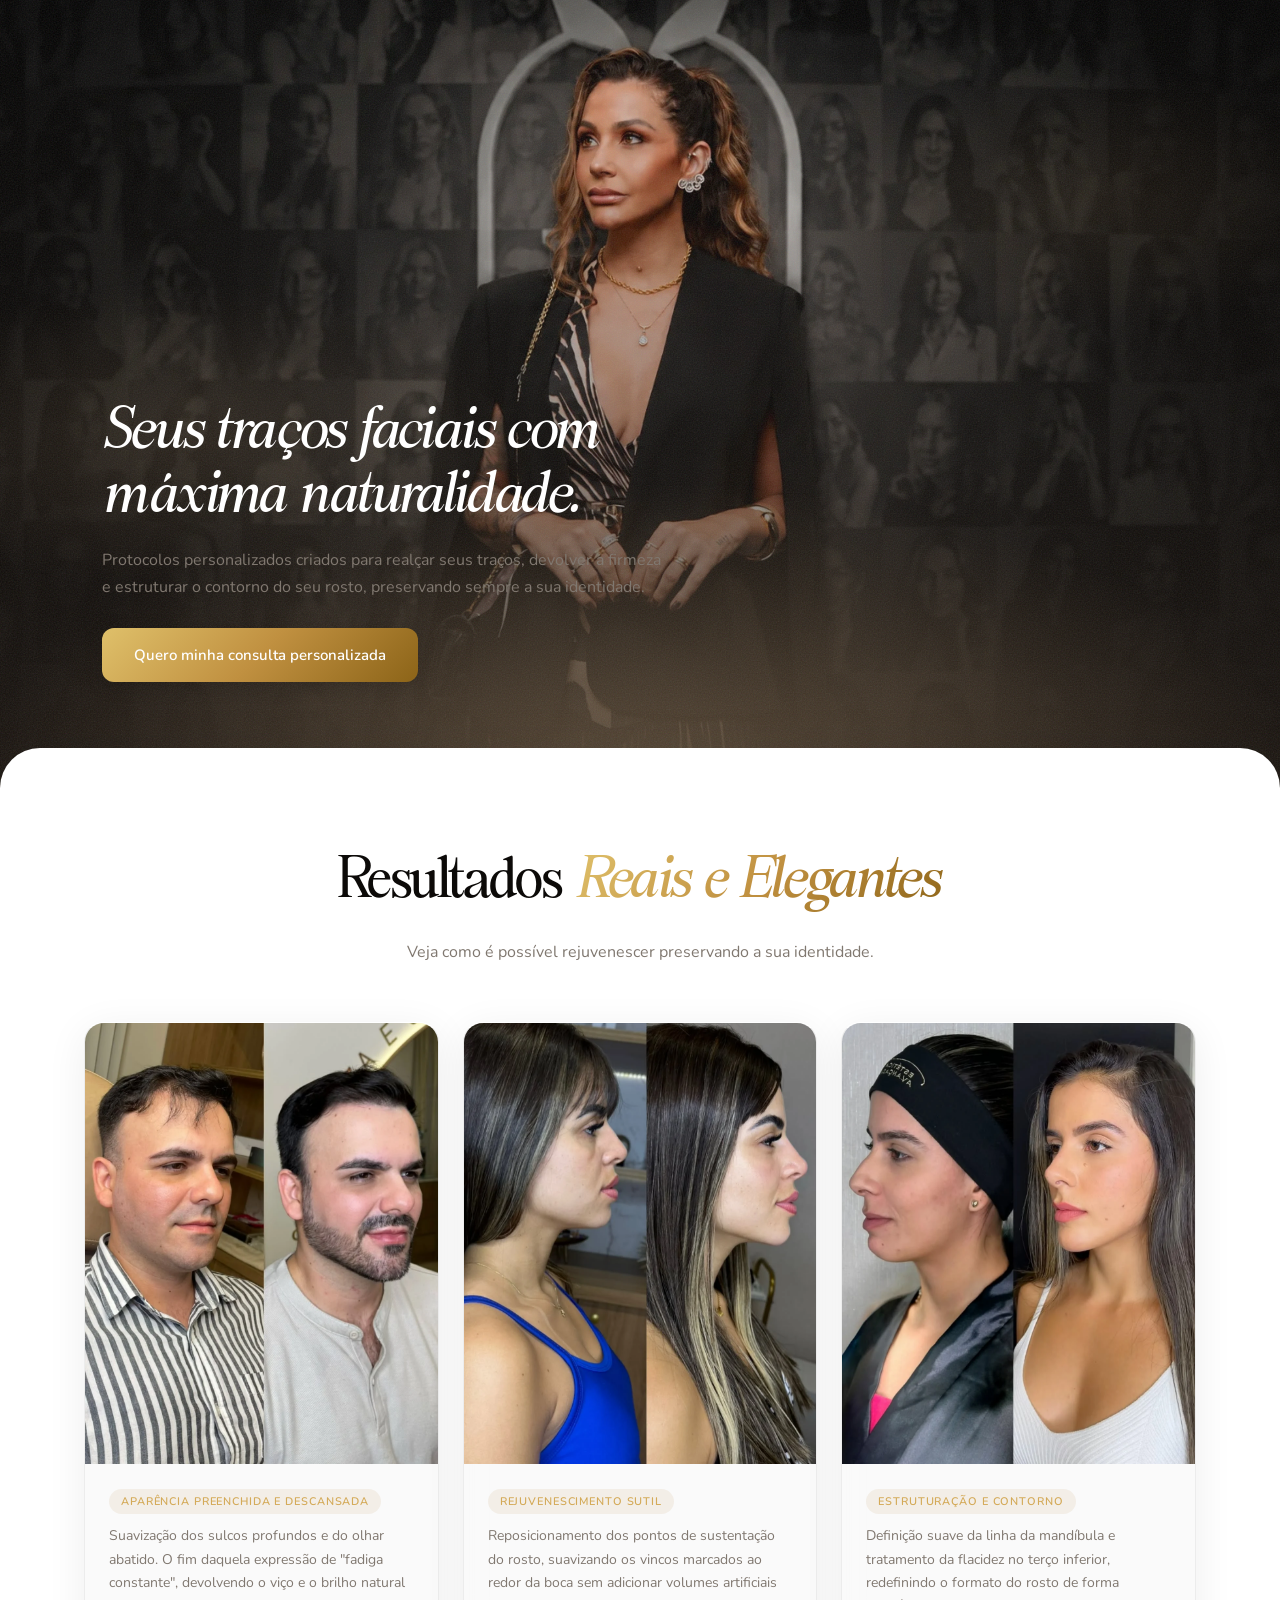
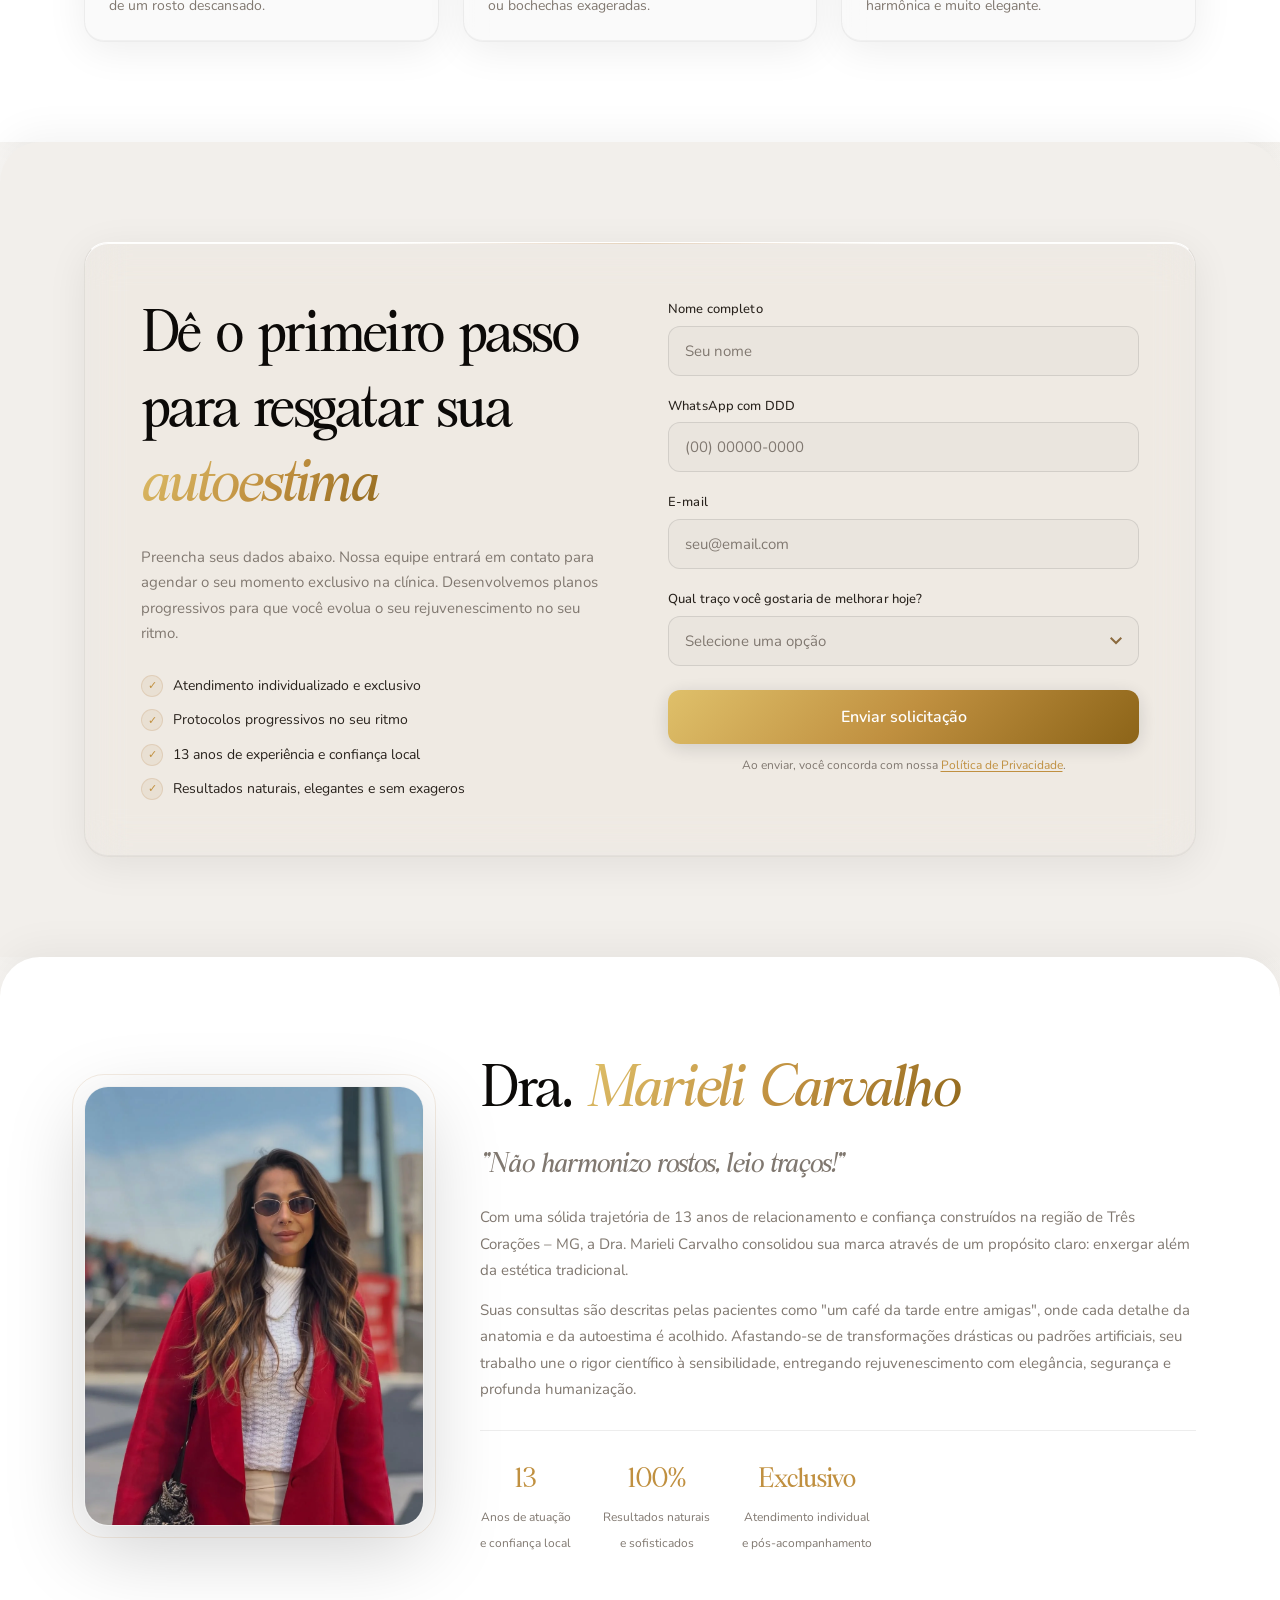
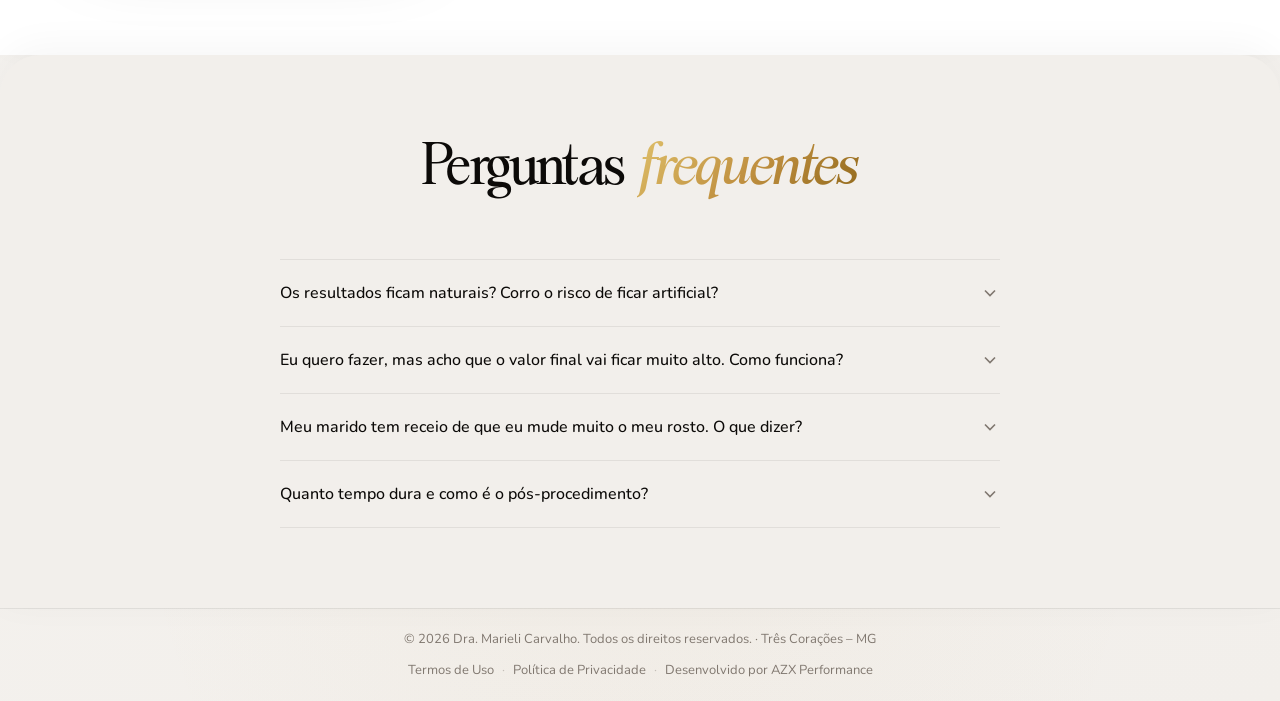
==== index.html @ 8fa222f9 "Add files via upload" ====
<!DOCTYPE html>
<html lang="pt-BR" data-theme="light">
<head>
  <meta charset="UTF-8" />
  <!-- Google Tag Manager -->
  <script>(function(w,d,s,l,i){w[l]=w[l]||[];w[l].push({'gtm.start':
  new Date().getTime(),event:'gtm.js'});var f=d.getElementsByTagName(s)[0],
  j=d.createElement(s),dl=l!='dataLayer'?'&l='+l:'';j.async=true;j.src=
  'https://www.googletagmanager.com/gtm.js?id='+i+dl;f.parentNode.insertBefore(j,f);
  })(window,document,'script','dataLayer','GTM-XXXXXXX');</script>
  <!-- End Google Tag Manager -->

  <!-- Meta Pixel (init; PageView/Lead disparam pelo capi.js com eventID) -->
  <script>
  !function(f,b,e,v,n,t,s){if(f.fbq)return;n=f.fbq=function(){n.callMethod?
  n.callMethod.apply(n,arguments):n.queue.push(arguments)};if(!f._fbq)f._fbq=n;
  n.push=n;n.loaded=!0;n.version='2.0';n.queue=[];t=b.createElement(e);t.async=!0;
  t.src=v;s=b.getElementsByTagName(e)[0];s.parentNode.insertBefore(t,s)}(window,
  document,'script','https://connect.facebook.net/en_US/fbevents.js');
  fbq('init','SEU_PIXEL_ID');
  </script>
  <noscript><img height="1" width="1" style="display:none"
  src="https://www.facebook.com/tr?id=SEU_PIXEL_ID&ev=PageView&noscript=1"/></noscript>
  <script src="/meta-capi/capi.js" defer></script>
  <!-- End Meta Pixel -->
  <meta name="viewport" content="width=device-width, initial-scale=1.0" />
  <title>Dra. Marieli Carvalho · Harmonização Facial em Três Corações – MG</title>
  <meta name="description" content="Dra. Marieli Carvalho, referência em harmonização facial com 13 anos de atuação em Três Corações – MG. Protocolos personalizados para realçar seus traços, devolver firmeza e estruturar o contorno do rosto com máxima naturalidade." />

  <!-- Favicon SVG inline -->
  <link rel="icon" type="image/svg+xml" href="data:image/svg+xml,%3Csvg xmlns='http://www.w3.org/2000/svg' viewBox='0 0 64 64'%3E%3Cdefs%3E%3ClinearGradient id='g' x1='0' y1='0' x2='1' y2='1'%3E%3Cstop offset='0%25' stop-color='%23e8d4b8'/%3E%3Cstop offset='100%25' stop-color='%23c9a57a'/%3E%3C/linearGradient%3E%3C/defs%3E%3Crect width='64' height='64' rx='14' fill='%2319130e'/%3E%3Ctext x='32' y='46' text-anchor='middle' font-family='Georgia,serif' font-size='36' font-weight='700' fill='url(%23g)'%3EM%3C/text%3E%3C/svg%3E" />

  <link rel="preconnect" href="https://fonts.googleapis.com" />
  <link rel="preconnect" href="https://fonts.gstatic.com" crossorigin />
  <link href="https://fonts.googleapis.com/css2?family=Nunito:wght@300;400;500;600&display=swap" rel="stylesheet" />
  <link rel="stylesheet" href="styles.css?v=1" />
</head>
<body>
<!-- Google Tag Manager (noscript) -->
<noscript><iframe src="https://www.googletagmanager.com/ns.html?id=GTM-XXXXXXX"
height="0" width="0" style="display:none;visibility:hidden"></iframe></noscript>
<!-- End Google Tag Manager (noscript) -->

<!-- MOBILE MENU (comentado)
<div class="mobile-menu" id="mobileMenu" aria-hidden="true">
  <ul class="mobile-nav-links">
    <li><a href="#resultados" class="mobile-link">Resultados</a></li>
    <li><a href="#contato" class="mobile-link">Contato</a></li>
    <li><a href="#sobre" class="mobile-link">Sobre</a></li>
  </ul>
  <a href="#contato" class="mobile-cta mobile-link">Consulta personalizada</a>
  <div class="mobile-theme-row">
    <span>Alternar tema</span>
    <button class="theme-toggle" id="themeToggleMobile" aria-label="Alternar tema">
      <svg class="icon-sun" xmlns="http://www.w3.org/2000/svg" viewBox="0 0 24 24" fill="none" stroke="currentColor" stroke-width="2" stroke-linecap="round" stroke-linejoin="round"><circle cx="12" cy="12" r="5"/><line x1="12" y1="1" x2="12" y2="3"/><line x1="12" y1="21" x2="12" y2="23"/><line x1="4.22" y1="4.22" x2="5.64" y2="5.64"/><line x1="18.36" y1="18.36" x2="19.78" y2="19.78"/><line x1="1" y1="12" x2="3" y2="12"/><line x1="21" y1="12" x2="23" y2="12"/><line x1="4.22" y1="19.78" x2="5.64" y2="18.36"/><line x1="18.36" y1="5.64" x2="19.78" y2="4.22"/></svg>
      <svg class="icon-moon" xmlns="http://www.w3.org/2000/svg" viewBox="0 0 24 24" fill="none" stroke="currentColor" stroke-width="2" stroke-linecap="round" stroke-linejoin="round"><path d="M21 12.79A9 9 0 1 1 11.21 3 7 7 0 0 0 21 12.79z"/></svg>
    </button>
  </div>
</div>

NAV (comentado)
<nav id="nav">
  <div class="container nav-inner">
    <a href="#" class="logo">Dra. <span>Marieli Carvalho</span></a>
    <ul class="nav-links">
      <li><a href="#resultados">Resultados</a></li>
      <li><a href="#contato">Contato</a></li>
      <li><a href="#sobre">Sobre</a></li>
    </ul>
    <div class="nav-right">
      <button class="theme-toggle" id="themeToggle" aria-label="Alternar tema">
        <svg class="icon-sun" xmlns="http://www.w3.org/2000/svg" viewBox="0 0 24 24" fill="none" stroke="currentColor" stroke-width="2" stroke-linecap="round" stroke-linejoin="round"><circle cx="12" cy="12" r="5"/><line x1="12" y1="1" x2="12" y2="3"/><line x1="12" y1="21" x2="12" y2="23"/><line x1="4.22" y1="4.22" x2="5.64" y2="5.64"/><line x1="18.36" y1="18.36" x2="19.78" y2="19.78"/><line x1="1" y1="12" x2="3" y2="12"/><line x1="21" y1="12" x2="23" y2="12"/><line x1="4.22" y1="19.78" x2="5.64" y2="18.36"/><line x1="18.36" y1="5.64" x2="19.78" y2="4.22"/></svg>
        <svg class="icon-moon" xmlns="http://www.w3.org/2000/svg" viewBox="0 0 24 24" fill="none" stroke="currentColor" stroke-width="2" stroke-linecap="round" stroke-linejoin="round"><path d="M21 12.79A9 9 0 1 1 11.21 3 7 7 0 0 0 21 12.79z"/></svg>
      </button>
      <a href="#contato" class="nav-cta">Consulta personalizada</a>
      <button class="hamburger" id="hamburger" aria-label="Abrir menu">
        <span></span><span></span><span></span>
      </button>
    </div>
  </div>
</nav>
-->

<!-- ═══════════════════════ HERO ═══════════════════════ -->
<section class="hero" id="hero">
  <div class="hero-bg-wrap" aria-hidden="true">
    <div class="hero-bg-img"></div>
    <div class="hero-overlay"></div>
    <div class="hero-grain" aria-hidden="true"></div>
  </div>
  <div class="hero-content fade-up d2">
    <h1><em>Seus traços faciais com<br class="mobile-br"> máxima naturalidade.</em></h1>
    <p class="hero-sub fade-up d3">
      Protocolos personalizados criados para realçar seus traços, devolver a firmeza e estruturar o contorno do seu rosto, preservando sempre a sua identidade.
    </p>
    <div class="hero-actions fade-up d4">
      <a href="#contato" class="btn-primary">Quero minha consulta personalizada</a>
    </div>
  </div>
</section>

<!-- ═══════════════════════ BEFORE & AFTER ═══════════════════════ -->
<section class="results-section" id="resultados">
  <div class="container">
    <h2 class="section-title">Resultados <span class="gold-text">Reais e Elegantes</span></h2>
    <p class="section-sub">Veja como é possível rejuvenescer preservando a sua identidade.</p>

    <div class="ba-grid">
      <!-- Card 1 · Olheiras -->
      <div class="ba-card">
        <div class="ba-image-wrap">
          <img src="assets/before-after-1.webp" alt="Antes e depois: Tratamento de Olheiras" loading="lazy" />
        </div>
        <div class="ba-info">
          <span class="ba-tag">Aparência preenchida e descansada</span>
          <p>Suavização dos sulcos profundos e do olhar abatido. O fim daquela expressão de "fadiga constante", devolvendo o viço e o brilho natural de um rosto descansado.</p>
        </div>
      </div>
      <!-- Card 2 · Sulcos -->
      <div class="ba-card">
        <div class="ba-image-wrap">
          <img src="assets/before-after-2.webp" alt="Antes e depois: Sustentação e Alívio de Sulcos" loading="lazy" />
        </div>
        <div class="ba-info">
          <span class="ba-tag">Rejuvenescimento sutil</span>
          <p>Reposicionamento dos pontos de sustentação do rosto, suavizando os vincos marcados ao redor da boca sem adicionar volumes artificiais ou bochechas exageradas.</p>
        </div>
      </div>
      <!-- Card 3 · Contorno -->
      <div class="ba-card">
        <div class="ba-image-wrap">
          <img src="assets/before-after-3.webp" alt="Antes e depois: Definição de Contorno e Firmeza" loading="lazy" />
        </div>
        <div class="ba-info">
          <span class="ba-tag">Estruturação e contorno</span>
          <p>Definição suave da linha da mandíbula e tratamento da flacidez no terço inferior, redefinindo o formato do rosto de forma harmônica e muito elegante.</p>
        </div>
      </div>
    </div>
  </div>
</section>

<!-- ═══════════════════════ CONTACT FORM ═══════════════════════ -->
<section class="contact-section" id="contato">
  <div class="container">
    <div class="contact-inner">
      <div class="contact-text">
        <h2 class="contact-title">Dê o primeiro passo<br>para resgatar sua<br><span class="gold-text">autoestima</span></h2>
        <p class="contact-desc">Preencha seus dados abaixo. Nossa equipe entrará em contato para agendar o seu momento exclusivo na clínica. Desenvolvemos planos progressivos para que você evolua o seu rejuvenescimento no seu ritmo.</p>
        <div class="contact-perks">
          <div class="perk"><span class="perk-icon">✓</span> Atendimento individualizado e exclusivo</div>
          <div class="perk"><span class="perk-icon">✓</span> Protocolos progressivos no seu ritmo</div>
          <div class="perk"><span class="perk-icon">✓</span> 13 anos de experiência e confiança local</div>
          <div class="perk"><span class="perk-icon">✓</span> Resultados naturais, elegantes e sem exageros</div>
        </div>
      </div>
      <form class="contact-form" id="contactForm" novalidate>
        <div class="form-group">
          <label for="form-name">Nome completo</label>
          <input type="text" id="form-name" name="nome" placeholder="Seu nome" required />
        </div>
        <div class="form-group">
          <label for="form-whatsapp">WhatsApp com DDD</label>
          <input type="tel" id="form-whatsapp" name="whatsapp" placeholder="(00) 00000-0000" required />
        </div>
        <div class="form-group">
          <label for="form-email">E-mail</label>
          <input type="email" id="form-email" name="email" placeholder="seu@email.com" required />
        </div>
        <div class="form-group">
          <label for="form-procedure">Qual traço você gostaria de melhorar hoje?</label>
          <select id="form-procedure" name="procedimento" required>
            <option value="" disabled selected>Selecione uma opção</option>
            <option value="olheiras-aparencia-cansada">Aparência cansada e olheiras</option>
            <option value="flacidez-contorno">Flacidez e perda de contorno</option>
            <option value="linhas-sulcos">Linhas e sulcos marcados</option>
          </select>
        </div>
        <button type="submit" class="btn-primary btn-submit">Enviar solicitação</button>
        <p class="form-disclaimer">Ao enviar, você concorda com nossa <a href="#" id="openPrivacyFromForm">Política de Privacidade</a>.</p>
      </form>
    </div>
  </div>
</section>

<!-- ═══════════════════════ ABOUT THE DOCTOR ═══════════════════════ -->
<section class="about-section" id="sobre">
  <div class="container">
    <div class="about-inner">
      <div class="about-photo">
        <img src="assets/doctor.webp" alt="Dra. Marieli Carvalho" />
        <div class="about-photo-accent" aria-hidden="true"></div>
      </div>
      <div class="about-text">
        <h2 class="about-title">Dra. <span class="gold-text">Marieli Carvalho</span></h2>
        <p class="about-subtitle">"Não harmonizo rostos, leio traços!"</p>
        <p>Com uma sólida trajetória de 13 anos de relacionamento e confiança construídos na região de Três Corações – MG, a Dra. Marieli Carvalho consolidou sua marca através de um propósito claro: enxergar além da estética tradicional.</p>
        <p>Suas consultas são descritas pelas pacientes como "um café da tarde entre amigas", onde cada detalhe da anatomia e da autoestima é acolhido. Afastando-se de transformações drásticas ou padrões artificiais, seu trabalho une o rigor científico à sensibilidade, entregando rejuvenescimento com elegância, segurança e profunda humanização.</p>
        <div class="about-credentials">
          <div class="credential">
            <span class="credential-num">13</span>
            <span class="credential-label">Anos de atuação<br>e confiança local</span>
          </div>
          <div class="credential">
            <span class="credential-num">100%</span>
            <span class="credential-label">Resultados naturais<br>e sofisticados</span>
          </div>
          <div class="credential">
            <span class="credential-num">Exclusivo</span>
            <span class="credential-label">Atendimento individual<br>e pós-acompanhamento</span>
          </div>
        </div>
      </div>
    </div>
  </div>
</section>

<!-- ═══════════════════════ FAQ ═══════════════════════ -->
<section class="faq-section" id="faq">
  <div class="container">
    <h2 class="section-title">Perguntas <span class="gold-text">frequentes</span></h2>
    <div class="faq-list">
      <div class="faq-item">
        <button class="faq-question" aria-expanded="false">
          Os resultados ficam naturais? Corro o risco de ficar artificial?
          <svg class="faq-icon" viewBox="0 0 24 24" fill="none" stroke="currentColor" stroke-width="2"><path d="M6 9l6 6 6-6"/></svg>
        </button>
        <div class="faq-answer">
          <p>A naturalidade é o pilar inegociável do nosso trabalho. O planejamento analisa as proporções da sua estrutura óssea e muscular para valorizar sua beleza, sem distorcer suas expressões. Você continuará sendo você, apenas mais descansada e rejuvenescida.</p>
        </div>
      </div>
      <div class="faq-item">
        <button class="faq-question" aria-expanded="false">
          Eu quero fazer, mas acho que o valor final vai ficar muito alto. Como funciona?
          <svg class="faq-icon" viewBox="0 0 24 24" fill="none" stroke="currentColor" stroke-width="2"><path d="M6 9l6 6 6-6"/></svg>
        </button>
        <div class="faq-answer">
          <p>Nós compreendemos e respeitamos o seu planejamento financeiro. Na clínica, não focamos em empurrar grandes quantidades de produto de uma só vez. Trabalhamos com protocolos parciais e planos progressivos, dividindo o seu tratamento em etapas confortáveis para que você evolua o seu rejuvenescimento no seu ritmo.</p>
        </div>
      </div>
      <div class="faq-item">
        <button class="faq-question" aria-expanded="false">
          Meu marido tem receio de que eu mude muito o meu rosto. O que dizer?
          <svg class="faq-icon" viewBox="0 0 24 24" fill="none" stroke="currentColor" stroke-width="2"><path d="M6 9l6 6 6-6"/></svg>
        </button>
        <div class="faq-answer">
          <p>Esse medo é muito comum e totalmente compreensível. O objetivo da nossa consulta é justamente alinhar as expectativas para garantir que o resultado seja refinado, sutil e traga apenas elogios pela sua aparência revigorada, sem que as pessoas apontem que você fez um procedimento.</p>
        </div>
      </div>
      <div class="faq-item">
        <button class="faq-question" aria-expanded="false">
          Quanto tempo dura e como é o pós-procedimento?
          <svg class="faq-icon" viewBox="0 0 24 24" fill="none" stroke="currentColor" stroke-width="2"><path d="M6 9l6 6 6-6"/></svg>
        </button>
        <div class="faq-answer">
          <p>A durabilidade varia de acordo com o organismo e o produto utilizado, durando em média de 10 a 18 meses. O procedimento é minimamente invasivo, permitindo retorno imediato à rotina, e nós acompanhamos você de perto em todas as etapas pós-aplicação.</p>
        </div>
      </div>
    </div>
  </div>
</section>

<!-- ═══════════════════════ FOOTER ═══════════════════════ -->
<footer>
  <div class="container footer-inner">
    <p class="footer-copy">© 2026 Dra. Marieli Carvalho. Todos os direitos reservados. · Três Corações – MG</p>
    <div class="footer-right">
      <a href="#" id="openTerms" class="footer-link">Termos de Uso</a>
      <span class="footer-sep">·</span>
      <a href="#" id="openPrivacy" class="footer-link">Política de Privacidade</a>
      <span class="footer-sep">·</span>
      <span class="footer-dev">Desenvolvido por <a href="https://azxperformance.com.br/clinica" target="_blank" rel="noopener noreferrer" class="footer-link azx-link">AZX Performance</a></span>
    </div>
  </div>
</footer>

<!-- ═══════════════════════ TERMS MODAL ═══════════════════════ -->
<div class="modal-overlay" id="termsModal" aria-hidden="true">
  <div class="modal-content" role="dialog" aria-labelledby="termsTitle">
    <button class="modal-close" aria-label="Fechar">&times;</button>
    <h2 id="termsTitle">Termos de Uso</h2>
    <div class="modal-body">
      <p><strong>1. Aceitação dos Termos</strong></p>
      <p>Ao acessar e utilizar este site, você concorda com os presentes Termos de Uso. Caso não concorde com qualquer disposição, solicitamos que interrompa o uso imediatamente.</p>

      <p><strong>2. Finalidade do Site</strong></p>
      <p>Este site tem caráter exclusivamente informativo sobre os procedimentos estéticos oferecidos pela Dra. Marieli Carvalho. As informações aqui contidas não substituem consulta médica presencial.</p>

      <p><strong>3. Propriedade Intelectual</strong></p>
      <p>Todo o conteúdo do site, incluindo textos, imagens, vídeos, logotipos e elementos gráficos, é protegido por direitos autorais e não pode ser reproduzido sem autorização prévia por escrito.</p>

      <p><strong>4. Responsabilidade</strong></p>
      <p>A Dra. Marieli Carvalho se reserva o direito de alterar, atualizar ou remover conteúdos do site sem aviso prévio. Não nos responsabilizamos por decisões tomadas com base exclusivamente nas informações do site.</p>

      <p><strong>5. Agendamentos</strong></p>
      <p>Os agendamentos realizados por meio do formulário de contato estão sujeitos à confirmação pela equipe da clínica. O envio do formulário não garante a reserva de horário.</p>

      <p><strong>6. Alterações</strong></p>
      <p>Estes termos podem ser atualizados a qualquer momento. Recomendamos a consulta periódica desta página.</p>

      <p><strong>7. Lei Aplicável</strong></p>
      <p>Estes Termos de Uso são regidos pelas leis da República Federativa do Brasil, em especial a Lei Geral de Proteção de Dados (LGPD, Lei nº 13.709/2018) e o Código de Defesa do Consumidor.</p>
    </div>
  </div>
</div>

<!-- ═══════════════════════ PRIVACY MODAL ═══════════════════════ -->
<div class="modal-overlay" id="privacyModal" aria-hidden="true">
  <div class="modal-content" role="dialog" aria-labelledby="privacyTitle">
    <button class="modal-close" aria-label="Fechar">&times;</button>
    <h2 id="privacyTitle">Política de Privacidade</h2>
    <div class="modal-body">
      <p><strong>1. Introdução</strong></p>
      <p>A Dra. Marieli Carvalho está comprometida com a proteção dos seus dados pessoais, em conformidade com a Lei Geral de Proteção de Dados Pessoais (LGPD, Lei nº 13.709/2018). Esta Política descreve como coletamos, utilizamos, armazenamos e protegemos suas informações.</p>

      <p><strong>2. Dados Coletados</strong></p>
      <p>Coletamos os seguintes dados pessoais por meio do formulário de contato: nome completo, número de WhatsApp, endereço de e-mail e área de interesse. Esses dados são fornecidos voluntariamente pelo titular.</p>

      <p><strong>3. Finalidade do Tratamento</strong></p>
      <p>Os dados coletados são utilizados exclusivamente para: (a) entrar em contato para agendamento de consulta; (b) envio de informações sobre procedimentos solicitados; (c) comunicação relacionada aos serviços da clínica.</p>

      <p><strong>4. Base Legal</strong></p>
      <p>O tratamento dos dados pessoais se dá com base no consentimento do titular (Art. 7º, I, da LGPD), fornecido no momento do envio do formulário.</p>

      <p><strong>5. Compartilhamento de Dados</strong></p>
      <p>Seus dados pessoais não serão compartilhados com terceiros, exceto quando necessário para o cumprimento de obrigações legais ou mediante seu consentimento expresso.</p>

      <p><strong>6. Armazenamento e Segurança</strong></p>
      <p>Os dados são armazenados em ambiente seguro, com medidas técnicas e administrativas adequadas para proteger contra acesso não autorizado, destruição, perda ou alteração.</p>

      <p><strong>7. Direitos do Titular</strong></p>
      <p>Conforme a LGPD, você tem direito a: (a) confirmar a existência de tratamento; (b) acessar seus dados; (c) corrigir dados incompletos ou desatualizados; (d) solicitar a anonimização, bloqueio ou eliminação de dados desnecessários; (e) revogar o consentimento a qualquer momento.</p>

      <p><strong>8. Contato</strong></p>
      <p>Para exercer seus direitos ou esclarecer dúvidas sobre o tratamento de dados, entre em contato pelo WhatsApp disponível neste site.</p>

      <p><strong>9. Alterações</strong></p>
      <p>Esta Política pode ser atualizada a qualquer momento. A versão vigente estará sempre disponível nesta página.</p>
    </div>
  </div>
</div>

<!-- ═══════════════════════ SCRIPTS ═══════════════════════ -->
<script>
  // ── CLEAN URL ──
  try {
    if (location.protocol !== 'file:' && location.pathname.endsWith('/index.html')) {
      history.replaceState(null, '', location.pathname.replace('/index.html', '/') + location.search + location.hash);
    }
  } catch (e) {}

  // ── THEME (fixo light) ──
  document.documentElement.setAttribute('data-theme', 'light');

  // ── SCROLL ANIMATIONS ──
  const observer = new IntersectionObserver((entries) => {
    entries.forEach(entry => {
      if (entry.isIntersecting) entry.target.classList.add('is-visible');
    });
  }, { threshold: 0.08 });

  document.querySelectorAll('.ba-card, .contact-inner, .about-inner').forEach(el => {
    el.classList.add('animate-on-scroll');
    observer.observe(el);
  });

  // ── WHATSAPP MASK ──
  const whatsInput = document.getElementById('form-whatsapp');
  whatsInput.addEventListener('input', function(e) {
    let v = e.target.value.replace(/\D/g, '');
    if (v.length > 11) v = v.slice(0, 11);
    if (v.length > 7) v = `(${v.slice(0,2)}) ${v.slice(2,7)}-${v.slice(7)}`;
    else if (v.length > 2) v = `(${v.slice(0,2)}) ${v.slice(2)}`;
    else if (v.length > 0) v = `(${v}`;
    e.target.value = v;
  });

  // ── FORM VALIDATION ──
  const fields = {
    nome:         document.getElementById('form-name'),
    whatsapp:     document.getElementById('form-whatsapp'),
    email:        document.getElementById('form-email'),
    procedimento: document.getElementById('form-procedure')
  };

  function setError(el, hasError) {
    el.style.borderColor = hasError ? '#c0392b' : '';
    el.style.boxShadow   = hasError ? '0 0 0 3px rgba(192,57,43,0.18)' : '';
  }

  Object.values(fields).forEach(el => {
    el.addEventListener('input',  () => setError(el, false));
    el.addEventListener('change', () => setError(el, false));
  });

  function validateForm() {
    let valid = true;
    const { nome, whatsapp, email, procedimento } = fields;
    if (!nome.value.trim())        { setError(nome, true);         valid = false; }
    if (!whatsapp.value.trim())    { setError(whatsapp, true);     valid = false; }
    if (!email.value.trim() || !/^[^\s@]+@[^\s@]+\.[^\s@]+$/.test(email.value.trim()))
                                   { setError(email, true);        valid = false; }
    if (!procedimento.value)       { setError(procedimento, true); valid = false; }
    return valid;
  }

  // ── FORM SUBMIT ──
  document.getElementById('contactForm').addEventListener('submit', async function(e) {
    e.preventDefault();
    if (!validateForm()) return;
    const btn = this.querySelector('.btn-submit');
    const originalText = btn.textContent;

    btn.textContent = 'Enviando…';
    btn.disabled = true;

    const agora = new Date();
    const pad = n => String(n).padStart(2, '0');
    const meses = ['jan','fev','mar','abr','mai','jun','jul','ago','set','out','nov','dez'];
    const payload = {
      nome:         this.nome.value.trim(),
      telefone:     this.whatsapp.value.trim(),
      email:        this.email.value.trim(),
      procedimento: this.procedimento.value,
      origem:       window.location.href,
      data:         `${pad(agora.getDate())} ${meses[agora.getMonth()]}. ${agora.getFullYear()}`,
      hora:         `${pad(agora.getHours())}h${pad(agora.getMinutes())}`
    };

    try {
      const res = await fetch('WEBHOOK_MAKE_URL', {
        method: 'POST',
        headers: { 'Content-Type': 'application/json' },
        body: JSON.stringify(payload)
      });

      if (!res.ok) throw new Error('status ' + res.status);

      if (window.geoTrackLead) { try { await window.geoTrackLead(); } catch (e) {} }

      window.location.href = 'obrigado';
    } catch (err) {
      btn.textContent = 'Erro ao enviar. Tente novamente.';
      btn.style.background = '#c0392b';
      btn.disabled = false;
      setTimeout(() => {
        btn.textContent = originalText;
        btn.style.background = '';
      }, 4000);
    }
  });

  // ── MODALS ──
  function openModal(id) {
    const m = document.getElementById(id);
    m.classList.add('open');
    m.setAttribute('aria-hidden', 'false');
    document.body.style.overflow = 'hidden';
  }
  function closeModal(id) {
    const m = document.getElementById(id);
    m.classList.remove('open');
    m.setAttribute('aria-hidden', 'true');
    document.body.style.overflow = '';
  }

  document.getElementById('openTerms').addEventListener('click', e => { e.preventDefault(); openModal('termsModal'); });
  document.getElementById('openPrivacy').addEventListener('click', e => { e.preventDefault(); openModal('privacyModal'); });
  document.getElementById('openPrivacyFromForm').addEventListener('click', e => { e.preventDefault(); openModal('privacyModal'); });

  document.querySelectorAll('.modal-close').forEach(btn => {
    btn.addEventListener('click', () => closeModal(btn.closest('.modal-overlay').id));
  });

  document.querySelectorAll('.modal-overlay').forEach(overlay => {
    overlay.addEventListener('click', e => {
      if (e.target === overlay) closeModal(overlay.id);
    });
  });

  // ── FAQ ACCORDION ──
  document.querySelectorAll('.faq-question').forEach(btn => {
    btn.addEventListener('click', () => {
      const item = btn.closest('.faq-item');
      const isOpen = btn.getAttribute('aria-expanded') === 'true';
      document.querySelectorAll('.faq-item').forEach(i => {
        i.classList.remove('open');
        i.querySelector('.faq-question').setAttribute('aria-expanded', 'false');
      });
      if (!isOpen) {
        item.classList.add('open');
        btn.setAttribute('aria-expanded', 'true');
      }
    });
  });

  document.addEventListener('keydown', e => {
    if (e.key === 'Escape') {
      document.querySelectorAll('.modal-overlay.open').forEach(m => closeModal(m.id));
    }
  });
</script>

</body>
</html>
---- styles.css ----
/* =============================================
   Dra. Marieli Carvalho · Harmonização Facial
   Stylesheet
   ============================================= */

/* ── FONTS ── */
@font-face {
  font-family: 'Swarsh Daisy';
  src: url('Swarsh Daisy-Regular.otf') format('opentype');
  font-weight: 100 900;
  font-style: normal;
  font-display: swap;
}

@font-face {
  font-family: 'Swarsh Daisy';
  src: url('Swarsh Daisy-Italic.ttf') format('truetype');
  font-weight: 100 900;
  font-style: italic;
  font-display: swap;
}

/* ── RESET ── */
*, *::before, *::after {
  box-sizing: border-box;
  margin: 0;
  padding: 0;
}

/* ── LIGHT MODE (default — identidade MC) ── */
:root {
  --bg:               #f8f6f3;
  --surface:          #ffffff;
  --surface-alt:      #f2efeb;
  --card:             #ffffff;
  --border:           rgba(0,0,0,0.07);

  --gold:             #c09040;
  --gold-light:       #d4aa58;
  --gold-grad:        linear-gradient(135deg, #dfc06a 0%, #c09040 50%, #8c6418 100%);
  --gold-glow:        rgba(192,144,64,0.22);
  --accent:           #c09040;

  --text:             #28221c;
  --muted:            #807870;
  --heading:          #0c0a08;

  --nav-bg:           rgba(248,246,243,0.82);
  --nav-bg-scrolled:  rgba(248,246,243,0.97);
  --nav-border:       rgba(0,0,0,0.06);
  --nav-border-scroll:rgba(0,0,0,0.10);

  --glass-bg:         rgba(0,0,0,0.02);
  --glass-border:     rgba(0,0,0,0.06);
  --glass-border-t:   rgba(255,255,255,0.95);
  --glass-shadow:     0 1px 0 rgba(255,255,255,0.90) inset,
                      0 -1px 0 rgba(0,0,0,0.04) inset,
                      0 8px 40px rgba(0,0,0,0.07);

  --input-bg:         rgba(0,0,0,0.025);
  --input-border:     rgba(0,0,0,0.10);
  --input-focus:      rgba(192,144,64,0.16);

  --shadow-btn:       0 4px 20px rgba(0,0,0,0.14);
  --shadow-btn-hover: 0 8px 36px rgba(0,0,0,0.22);

  --scrollbar-thumb:  #ccc8c2;
  --modal-bg:         rgba(0,0,0,0.52);

  --radius-section:   40px;
}

/* ── LIGHT MODE (desativado) ──
:root[data-theme="light"] {
  --bg:               #faf8f4;
  --surface:          #f5f1eb;
  --card:             #ffffff;
  --border:           rgba(107,79,46,0.16);
  --gold:             #8b6a3e;
  --gold-light:       #6b4f2e;
  --gold-grad:        linear-gradient(135deg, #b08860 0%, #8b6a3e 55%, #6b4f2e 100%);
  --gold-glow:        rgba(139,106,62,0.22);
  --accent:           #8b6a3e;
  --text:             #3d2e1f;
  --muted:            #7d6552;
  --heading:          #2a1e13;
  --nav-bg:           rgba(250,248,244,0.55);
  --nav-bg-scrolled:  rgba(250,248,244,0.92);
  --nav-border:       rgba(107,79,46,0.10);
  --nav-border-scroll:rgba(107,79,46,0.20);

  --glass-bg:         rgba(255,255,255,0.65);
  --glass-border:     rgba(107,79,46,0.12);
  --glass-border-t:   rgba(255,255,255,0.85);
  --glass-shadow:     0 1px 0 rgba(255,255,255,0.85) inset,
                      0 -1px 0 rgba(0,0,0,0.03) inset,
                      0 8px 32px rgba(107,79,46,0.10);

  --input-bg:         rgba(107,79,46,0.06);
  --input-border:     rgba(107,79,46,0.18);
  --input-focus:      rgba(139,106,62,0.20);

  --shadow-btn:       0 4px 24px rgba(107,79,46,0.28);
  --shadow-btn-hover: 0 8px 40px rgba(107,79,46,0.40);

  --scrollbar-thumb:  #d4c4b0;
  --modal-bg:         rgba(0,0,0,0.45);
}
── */

/* ── BASE ── */
html { scroll-behavior: smooth; overflow-x: hidden; background: #f8f6f3; }

body {
  background:
    radial-gradient(ellipse 65% 30% at 10% 20%,  rgba(192,144,64,0.07) 0%, transparent 60%),
    radial-gradient(ellipse 50% 25% at 90% 55%,  rgba(192,144,64,0.05) 0%, transparent 55%),
    radial-gradient(ellipse 70% 35% at 50% 90%,  rgba(192,144,64,0.05) 0%, transparent 60%),
    linear-gradient(160deg, #ffffff 0%, #f8f6f3 45%, #f2efeb 100%);
  color: var(--text);
  font-family: 'Nunito', sans-serif;
  font-size: 16px;
  line-height: 1.6;
  -webkit-font-smoothing: antialiased;
  transition: color .35s;
  overflow-x: hidden;
}

body::before {
  content: '';
  position: fixed; inset: 0; z-index: 0;
  pointer-events: none;
  opacity: 0.028;
  background-image: url("data:image/svg+xml,%3Csvg viewBox='0 0 200 200' xmlns='http://www.w3.org/2000/svg'%3E%3Cfilter id='n'%3E%3CfeTurbulence type='fractalNoise' baseFrequency='0.72' numOctaves='4' stitchTiles='stitch'/%3E%3C/filter%3E%3Crect width='100%25' height='100%25' filter='url(%23n)'/%3E%3C/svg%3E");
  background-size: 200px 200px;
}

/* ── SCROLLBAR ── */
::-webkit-scrollbar { width: 5px; height: 5px; }
::-webkit-scrollbar-button { display: none; width: 0; height: 0; }
::-webkit-scrollbar-track { background: var(--bg); }
::-webkit-scrollbar-thumb { background: var(--scrollbar-thumb); border-radius: 3px; }

/* ── UTILITIES ── */
.container { max-width: 1160px; margin: 0 auto; padding: 0 24px; }

.badge {
  display: inline-flex; align-items: center; gap: 8px;
  background: rgba(255,255,255,0.10); border: 1px solid rgba(255,255,255,0.22);
  color: var(--gold-light); font-size: 11px; font-weight: 600;
  letter-spacing: .10em; text-transform: uppercase;
  padding: 6px 14px; border-radius: 100px;
  font-family: 'Nunito', sans-serif;
}
/* :root[data-theme="light"] .badge { color: var(--gold); background: rgba(107,79,46,0.08); border-color: rgba(107,79,46,0.18); } */

.badge-dot {
  width: 6px; height: 6px; border-radius: 50%;
  background: var(--gold); box-shadow: 0 0 8px var(--gold-glow);
  animation: pulse-dot 2.4s ease-in-out infinite;
}

@keyframes pulse-dot {
  0%, 100% { box-shadow: 0 0 6px var(--gold-glow); opacity: 1; }
  50%      { box-shadow: 0 0 16px var(--gold-glow), 0 0 28px rgba(201,165,122,0.28); opacity: .75; }
}

.gold-text {
  font-style: italic;
  display: inline-block;
  padding-bottom: .1em;
  padding-right: .08em;
  background: var(--gold-grad);
  -webkit-background-clip: text; -webkit-text-fill-color: transparent; background-clip: text;
}

.mobile-br { display: none; }
.desktop-br { display: block; }

.section-label { text-align: center; margin-bottom: 18px; }

.section-title {
  text-align: center;
  font-family: 'Swarsh Daisy', serif;
  font-size: clamp(34px, 5.5vw, 60px);
  font-weight: 300; letter-spacing: -.01em;
  color: var(--heading); line-height: 1.15;
}

.section-sub {
  text-align: center; color: var(--muted);
  font-size: 16px; line-height: 1.75;
  margin-top: 14px; max-width: 520px;
  margin-left: auto; margin-right: auto;
}

/* ── NAV ── */
nav {
  position: fixed; top: 0; left: 0; right: 0; z-index: 200;
  padding: 16px 0;
  background: var(--nav-bg);
  border-bottom: 1px solid var(--nav-border);
  backdrop-filter: blur(20px) saturate(160%);
  -webkit-backdrop-filter: blur(20px) saturate(160%);
  transition: background .35s, border-color .35s, box-shadow .35s, padding .25s;
}
nav.scrolled {
  background: var(--nav-bg-scrolled);
  border-color: var(--nav-border-scroll);
  box-shadow: 0 4px 24px rgba(0,0,0,0.15);
  backdrop-filter: blur(24px) saturate(160%);
  -webkit-backdrop-filter: blur(24px) saturate(160%);
  padding: 10px 0;
}

.nav-inner {
  display: grid;
  grid-template-columns: 1fr auto 1fr;
  align-items: center; gap: 16px;
}

.logo {
  font-family: 'Swarsh Daisy', serif;
  font-size: 21px; font-weight: 300; letter-spacing: -.01em;
  color: var(--heading); text-decoration: none;
}
.logo span { color: var(--gold); }

.nav-links {
  display: flex; align-items: center; gap: 32px;
  list-style: none; justify-content: center;
}
.nav-links a {
  color: var(--muted); text-decoration: none;
  font-size: 14px; font-weight: 450;
  transition: color .2s; position: relative;
}
.nav-links a::after {
  content: ''; position: absolute;
  bottom: -4px; left: 0; right: 0; height: 1px;
  background: var(--gold); transform: scaleX(0);
  transition: transform .22s;
}
.nav-links a:hover { color: var(--heading); }
.nav-links a:hover::after { transform: scaleX(1); }

.nav-right { display: flex; align-items: center; gap: 12px; justify-content: flex-end; }

.nav-cta {
  background: var(--gold-grad); color: #fff; border: none; border-radius: 10px;
  padding: 10px 22px; font-size: 14px; font-weight: 600; cursor: pointer;
  text-decoration: none; transition: opacity .2s, transform .15s, box-shadow .2s;
  box-shadow: var(--shadow-btn); font-family: 'Nunito', sans-serif;
}
.nav-cta:hover { opacity: .88; transform: translateY(-1px); box-shadow: var(--shadow-btn-hover); }

/* ── THEME TOGGLE ── */
.theme-toggle {
  background: var(--card); border: 1px solid var(--border);
  border-radius: 8px; padding: 8px; cursor: pointer;
  display: flex; align-items: center; justify-content: center;
  color: var(--muted); transition: color .2s, border-color .2s;
}
.theme-toggle:hover { color: var(--heading); }
.theme-toggle svg { width: 16px; height: 16px; display: block; }
[data-theme="dark"] .icon-moon { display: none; }
/* [data-theme="light"] .icon-sun { display: none; } */

/* ── HAMBURGER ── */
.hamburger {
  display: none; background: transparent; border: none; cursor: pointer;
  flex-direction: column; justify-content: center; gap: 5px;
  padding: 6px; border-radius: 8px;
}
.hamburger span {
  width: 22px; height: 2px; background: var(--heading);
  border-radius: 2px; display: block;
  transition: transform .25s ease, opacity .2s ease;
}
.hamburger.open span:nth-child(1) { transform: translateY(7px) rotate(45deg); }
.hamburger.open span:nth-child(2) { opacity: 0; transform: scaleX(0); }
.hamburger.open span:nth-child(3) { transform: translateY(-7px) rotate(-45deg); }

@media (max-width: 600px) {
  .nav-inner { grid-template-columns: 1fr auto; gap: 0; }
  .nav-links { display: none; }
  .nav-right { display: flex; align-items: center; gap: 8px; }
  .nav-cta { display: none; }
  .hamburger { display: flex; }
  .theme-toggle { padding: 7px; }
}

/* ── MOBILE MENU ── */
.mobile-menu {
  position: fixed; inset: 0; z-index: 150;
  background: var(--bg);
  padding: 90px 32px 48px;
  display: flex; flex-direction: column;
  transform: translateX(100%);
  transition: transform .32s cubic-bezier(.4,0,.2,1);
  overflow-y: auto;
}
.mobile-menu.open { transform: translateX(0); }
.mobile-nav-links { list-style: none; display: flex; flex-direction: column; gap: 0; flex: 1; }
.mobile-nav-links li a {
  display: block; padding: 18px 0;
  font-family: 'Swarsh Daisy', serif;
  font-size: 28px; font-weight: 300; letter-spacing: -.01em;
  color: var(--heading); text-decoration: none;
  border-bottom: 1px solid var(--border); transition: color .2s;
}
.mobile-nav-links li a:hover { color: var(--gold); }
.mobile-cta {
  margin-top: 40px; background: var(--gold-grad); color: #fff;
  text-align: center; border-radius: 14px; padding: 18px;
  font-size: 16px; font-weight: 700; text-decoration: none;
  display: block; box-shadow: var(--shadow-btn);
  font-family: 'Nunito', sans-serif;
}
.mobile-theme-row {
  display: flex; align-items: center; justify-content: space-between;
  margin-top: 24px; padding-top: 24px; border-top: 1px solid var(--border);
  font-size: 14px; color: var(--muted);
}

/* ══════════════════════════════════════════════
   HERO
   ══════════════════════════════════════════════ */
.hero {
  min-height: 88vh; display: flex; flex-direction: column;
  align-items: flex-start; justify-content: flex-end; text-align: left;
  padding: 120px 8% 110px;
  position: relative;
}

.hero-bg-wrap { position: absolute; inset: 0; overflow: hidden; }

.hero-bg-img {
  position: absolute; inset: 0; z-index: 0;
  background-color: #19130e;
  background-image: url('assets/hero-bg.webp');
  background-size: cover;
  background-position: center top;
  background-repeat: no-repeat;
  transform: scale(1.05);
  animation: heroZoom 20s ease-in-out infinite alternate;
}
/* :root[data-theme="light"] .hero-bg-img { background-color: #f5f1eb; } */
@keyframes heroZoom {
  0%   { transform: scale(1.05); }
  100% { transform: scale(1.12); }
}

.hero-overlay {
  position: absolute; inset: 0; z-index: 1;
  background:
    radial-gradient(ellipse 80% 60% at 50% 100%, rgba(201,165,122,0.38) 0%, transparent 65%),
    radial-gradient(ellipse 50% 35% at 15% 55%,  rgba(201,165,122,0.14) 0%, transparent 55%),
    radial-gradient(ellipse 40% 30% at 85% 25%,  rgba(180,140,90,0.10)  0%, transparent 55%),
    linear-gradient(180deg, rgba(25,19,14,0.05) 0%, rgba(25,19,14,0.38) 55%, rgba(25,19,14,0.97) 100%);
}

.hero-grain {
  position: absolute; inset: 0; z-index: 2; pointer-events: none;
  opacity: 0.12;
  background-image: url("data:image/svg+xml,%3Csvg viewBox='0 0 200 200' xmlns='http://www.w3.org/2000/svg'%3E%3Cfilter id='n'%3E%3CfeTurbulence type='fractalNoise' baseFrequency='0.75' numOctaves='4' stitchTiles='stitch'/%3E%3C/filter%3E%3Crect width='100%25' height='100%25' filter='url(%23n)'/%3E%3C/svg%3E");
  background-size: 200px 200px;
}

.hero-shine {
  position: absolute; inset: 0; z-index: 3; pointer-events: none;
  background: linear-gradient(
    118deg,
    transparent 20%,
    rgba(232,212,184,0.00) 35%,
    rgba(232,212,184,0.14) 48%,
    rgba(255,240,210,0.20) 50%,
    rgba(232,212,184,0.14) 52%,
    rgba(232,212,184,0.00) 65%,
    transparent 80%
  );
  animation: heroShine 9s ease-in-out infinite;
}
@keyframes heroShine {
  0%   { opacity: 0; transform: translateX(-60%) skewX(-8deg); }
  20%  { opacity: 0; }
  45%  { opacity: 1; transform: translateX(0%)   skewX(-8deg); }
  55%  { opacity: 1; transform: translateX(20%)  skewX(-8deg); }
  75%  { opacity: 0; }
  100% { opacity: 0; transform: translateX(60%)  skewX(-8deg); }
}
/* :root[data-theme="light"] .hero-overlay {
  background: linear-gradient(
    180deg,
    rgba(250,248,244,0.35) 0%,
    rgba(250,248,244,0.55) 40%,
    rgba(250,248,244,0.92) 100%
  );
} */

.hero-content { position: relative; z-index: 2; max-width: 620px; }

.hero h1 {
  font-family: 'Swarsh Daisy', serif;
  font-size: clamp(34px, 5.5vw, 60px);
  font-weight: 300; letter-spacing: -.01em;
  line-height: 1.08; color: #ffffff;
  font-style: italic;
}

.hero-sub {
  margin-top: 16px; max-width: 560px; margin-left: 0;
  color: var(--muted); font-size: 16px; line-height: 1.65;
}
:root[data-theme="dark"] .hero-sub { color: rgba(232,221,211,0.80); }

.hero-actions {
  display: flex; gap: 10px; margin-top: 28px;
  flex-wrap: wrap; justify-content: flex-start;
}

/* ── BUTTONS ── */
.btn-primary {
  background: var(--gold-grad); color: #fff; border: none; border-radius: 12px;
  padding: 15px 32px; font-size: 15px; font-weight: 600; cursor: pointer;
  text-decoration: none; position: relative; overflow: hidden;
  transition: opacity .2s, transform .15s, box-shadow .2s;
  box-shadow: var(--shadow-btn); font-family: 'Nunito', sans-serif;
}
.btn-primary::after {
  content: ''; position: absolute; inset: 0;
  background: linear-gradient(105deg, transparent 35%, rgba(255,255,255,.18) 50%, transparent 65%);
  transform: translateX(-120%); transition: transform .55s ease;
}
.btn-primary:hover::after { transform: translateX(120%); }
.btn-primary:hover { opacity: .92; transform: translateY(-2px); box-shadow: var(--shadow-btn-hover); }

.btn-ghost {
  background: rgba(255,255,255,0.06); color: #fff;
  border: 1px solid rgba(255,255,255,0.15);
  border-radius: 12px; padding: 15px 32px; font-size: 15px; font-weight: 500;
  cursor: pointer; text-decoration: none;
  transition: border-color .2s, color .2s, background .2s;
  backdrop-filter: blur(8px); font-family: 'Nunito', sans-serif;
}
.btn-ghost:hover { border-color: rgba(255,255,255,0.50); color: var(--gold-light); background: rgba(255,255,255,0.08); }
/* :root[data-theme="light"] .btn-ghost { background: rgba(0,0,0,0.04); color: var(--heading); border-color: rgba(107,79,46,0.18); }
:root[data-theme="light"] .btn-ghost:hover { border-color: rgba(107,79,46,0.40); color: var(--gold); } */

/* ══════════════════════════════════════════════
   BEFORE & AFTER RESULTS
   ══════════════════════════════════════════════ */
.results-section {
  padding: 100px 0; position: relative; z-index: 2;
  background: var(--surface);
  border-radius: var(--radius-section) var(--radius-section) 0 0;
  margin-top: -44px;
  box-shadow: 0 -8px 40px rgba(0,0,0,0.06);
}

.ba-grid {
  display: grid; grid-template-columns: repeat(3, 1fr);
  gap: 24px; margin-top: 56px;
}

.ba-card {
  background: var(--glass-bg);
  backdrop-filter: blur(20px) saturate(160%);
  -webkit-backdrop-filter: blur(20px) saturate(160%);
  border: 1px solid var(--glass-border);
  border-top-color: var(--glass-border-t);
  box-shadow: var(--glass-shadow);
  border-radius: 20px; overflow: hidden;
  transition: border-color .3s, transform .3s, box-shadow .3s;
}
.ba-card:hover {
  border-color: rgba(201,165,122,0.35);
  transform: translateY(-6px);
  box-shadow: var(--glass-shadow), 0 20px 60px rgba(0,0,0,0.15);
}

.ba-image-wrap {
  width: 100%; aspect-ratio: 4/5; overflow: hidden; position: relative;
}
.ba-image-wrap img {
  width: 100%; height: 100%; object-fit: cover; transition: transform .5s ease;
}
.ba-card:hover .ba-image-wrap img { transform: scale(1.05); }

.ba-info { padding: 24px; }
.ba-tag {
  display: inline-block;
  background: rgba(201,165,122,0.15); color: var(--gold-light);
  font-size: 11px; font-weight: 600; letter-spacing: .08em;
  text-transform: uppercase; padding: 4px 12px; border-radius: 100px;
  margin-bottom: 10px; font-family: 'Nunito', sans-serif;
}
/* :root[data-theme="light"] .ba-tag { color: var(--gold); background: rgba(139,106,62,0.12); } */
.ba-info p { font-size: 14px; color: var(--muted); line-height: 1.65; }

/* ── IMAGE PLACEHOLDERS ── */
.img-ph {
  width: 100%; height: 100%;
  display: flex; flex-direction: column;
  align-items: center; justify-content: center; gap: 10px;
  text-align: center; padding: 16px; color: var(--gold);
  background-color: #1f1812;
  background-image:
    repeating-linear-gradient(135deg, rgba(255,255,255,0.05) 0 2px, transparent 2px 16px),
    radial-gradient(70% 80% at 50% 30%, rgba(255,255,255,0.10), transparent 65%),
    linear-gradient(160deg, #261e16, #1f1812 75%);
}
/* :root[data-theme="light"] .img-ph {
  background-color: #f5f1eb;
  background-image:
    repeating-linear-gradient(135deg, rgba(107,79,46,0.07) 0 2px, transparent 2px 16px),
    radial-gradient(70% 80% at 50% 30%, rgba(107,79,46,0.10), transparent 65%),
    linear-gradient(160deg, #faf8f4, #ede5d8 75%);
} */
.img-ph svg { width: 40px; height: 40px; opacity: .9; }
.img-ph-label {
  font-family: 'Swarsh Daisy', serif;
  font-size: 18px; font-weight: 300; color: var(--gold-light); letter-spacing: -.01em;
}
/* :root[data-theme="light"] .img-ph-label { color: var(--gold); } */
.img-ph-sub { font-size: 10px; letter-spacing: .24em; text-transform: uppercase; color: var(--muted); }
.about-ph { border-radius: 24px; border: 1px solid var(--glass-border); box-shadow: 0 24px 80px rgba(0,0,0,0.18); }

/* ══════════════════════════════════════════════
   CONTACT FORM
   ══════════════════════════════════════════════ */
.contact-section {
  padding: 100px 0; position: relative; z-index: 3;
  background: var(--surface-alt);
  border-radius: var(--radius-section) var(--radius-section) 0 0;
  box-shadow: 0 -8px 40px rgba(0,0,0,0.05);
}

.contact-inner {
  display: grid; grid-template-columns: 1fr 1fr;
  gap: 56px; align-items: start;
  background: var(--glass-bg);
  backdrop-filter: blur(20px) saturate(160%);
  -webkit-backdrop-filter: blur(20px) saturate(160%);
  border: 1px solid var(--glass-border);
  border-top-color: var(--glass-border-t);
  box-shadow: var(--glass-shadow);
  border-radius: 24px; padding: 56px;
  position: relative; overflow: hidden;
}
.contact-inner::before {
  content: ''; position: absolute; top: 0; left: 50%; transform: translateX(-50%);
  width: 500px; height: 1px;
  background: linear-gradient(90deg, transparent, rgba(201,165,122,0.50), transparent);
}

.contact-title {
  font-family: 'Swarsh Daisy', serif;
  font-size: clamp(34px, 5.5vw, 60px);
  font-weight: 300; color: var(--heading);
  line-height: 1.25; margin-bottom: 14px;
}
.contact-desc { color: var(--muted); font-size: 15px; line-height: 1.7; }

.contact-perks { margin-top: 28px; display: flex; flex-direction: column; gap: 12px; }
.perk { display: flex; align-items: center; gap: 10px; font-size: 14px; color: var(--text); }
.perk-icon {
  width: 22px; height: 22px; border-radius: 50%;
  background: rgba(201,165,122,0.15); border: 1px solid rgba(201,165,122,0.30);
  display: flex; align-items: center; justify-content: center;
  font-size: 11px; color: var(--gold); flex-shrink: 0;
}

/* Form */
.contact-form { display: flex; flex-direction: column; gap: 20px; }
.form-group { display: flex; flex-direction: column; gap: 6px; }
.form-group label { font-size: 13px; font-weight: 500; color: var(--text); letter-spacing: .01em; }

.form-group input,
.form-group select {
  background: var(--input-bg); border: 1px solid var(--input-border);
  border-radius: 12px; padding: 14px 16px;
  font-size: 15px; color: var(--heading);
  font-family: 'Nunito', sans-serif;
  transition: border-color .25s, box-shadow .25s;
  outline: none; -webkit-appearance: none; appearance: none;
}
.form-group input::placeholder { color: var(--muted); }
.form-group select { cursor: pointer; color: var(--muted); }
.form-group select:valid { color: var(--heading); }
.form-group input:focus,
.form-group select:focus { border-color: var(--gold); box-shadow: 0 0 0 3px var(--input-focus); }

.form-group select {
  background-image: url("data:image/svg+xml,%3Csvg xmlns='http://www.w3.org/2000/svg' width='12' height='8' viewBox='0 0 12 8'%3E%3Cpath fill='%238b6a3e' d='M1.41 0L6 4.58 10.59 0 12 1.41l-6 6-6-6z'/%3E%3C/svg%3E");
  background-repeat: no-repeat; background-position: right 16px center; padding-right: 40px;
}

.btn-submit { width: 100%; padding: 16px; font-size: 16px; border-radius: 12px; margin-top: 4px; }

.form-disclaimer { font-size: 12px; color: var(--muted); text-align: center; margin-top: -8px; }
.form-disclaimer a { color: var(--gold); text-decoration: underline; text-underline-offset: 2px; }
.form-disclaimer a:hover { color: var(--gold-light); }

/* ══════════════════════════════════════════════
   ABOUT THE DOCTOR
   ══════════════════════════════════════════════ */
.about-section {
  padding: 100px 0; position: relative; z-index: 4;
  background: var(--surface);
  border-radius: var(--radius-section) var(--radius-section) 0 0;
  box-shadow: 0 -8px 40px rgba(0,0,0,0.05);
}

.about-inner { display: grid; grid-template-columns: auto 1fr; gap: 56px; align-items: center; }

.about-photo { position: relative; width: 340px; height: 440px; flex-shrink: 0; }
.about-photo img {
  width: 100%; height: 100%; object-fit: cover; border-radius: 24px;
  border: 1px solid var(--glass-border); box-shadow: 0 24px 80px rgba(0,0,0,0.18);
}
.about-photo-accent {
  position: absolute; top: -12px; left: -12px; right: -12px; bottom: -12px;
  border: 1px solid rgba(201,165,122,0.22); border-radius: 32px; pointer-events: none;
}

.about-title {
  font-family: 'Swarsh Daisy', serif;
  font-size: clamp(34px, 5.5vw, 60px); font-weight: 300; color: var(--heading);
  line-height: 1.15; margin-bottom: 8px;
}
.about-subtitle {
  font-family: 'Swarsh Daisy', serif;
  font-size: clamp(20px, 2.2vw, 28px) !important; font-style: italic;
  color: var(--gold); margin-bottom: 18px; line-height: 1.4;
}
.about-text p { color: var(--muted); font-size: 15px; line-height: 1.75; margin-bottom: 14px; }

.about-credentials {
  display: flex; gap: 32px; margin-top: 28px;
  padding-top: 28px; border-top: 1px solid var(--border);
}
.credential { text-align: center; }
.credential-num {
  font-family: 'Swarsh Daisy', serif; font-size: 28px; font-weight: 300;
  color: var(--gold); display: block;
}
.credential-label { font-size: 12px; color: var(--muted); margin-top: 4px; line-height: 1.4; }

/* ══════════════════════════════════════════════
   FOOTER
   ══════════════════════════════════════════════ */
footer { border-top: 1px solid var(--border); padding: 20px 0; position: relative; z-index: 1; }

.footer-inner {
  display: flex; flex-direction: column; align-items: center;
  justify-content: center; text-align: center; gap: 10px; flex-wrap: wrap;
}
.footer-copy { font-size: 13px; color: var(--muted); }
.footer-right {
  display: flex; align-items: center; justify-content: center; gap: 8px;
  font-size: 13px; color: var(--muted); flex-wrap: wrap;
}
.footer-sep { color: var(--muted); opacity: .4; user-select: none; }
.footer-link { color: var(--muted); text-decoration: none; transition: color .2s; }
.footer-link:hover { color: var(--heading); }
.footer-dev { color: var(--muted); }
.azx-link { color: var(--muted); text-decoration: none; transition: color .2s; }
.azx-link:hover { color: var(--gold); }

/* ══════════════════════════════════════════════
   MODALS · Terms / Privacy (LGPD)
   ══════════════════════════════════════════════ */
.modal-overlay {
  position: fixed; inset: 0; z-index: 1000;
  background: var(--modal-bg); backdrop-filter: blur(8px); -webkit-backdrop-filter: blur(8px);
  display: flex; align-items: center; justify-content: center; padding: 24px;
  opacity: 0; pointer-events: none; transition: opacity .3s ease;
}
.modal-overlay.open { opacity: 1; pointer-events: all; }

.modal-content {
  background: var(--card); border: 1px solid var(--border); border-radius: 20px;
  max-width: 640px; width: 100%; max-height: 80vh; overflow: hidden;
  padding: 40px; position: relative; display: flex; flex-direction: column;
  box-shadow: 0 24px 80px rgba(0,0,0,0.25);
  transform: translateY(20px); transition: transform .3s ease;
}
.modal-body {
  overflow-y: auto; overflow-x: hidden; margin-right: -20px; padding-right: 14px;
  scrollbar-width: thin; scrollbar-color: var(--scrollbar-thumb) transparent;
}
.modal-body::-webkit-scrollbar { width: 4px; }
.modal-body::-webkit-scrollbar-button { display: none; width: 0; height: 0; }
.modal-body::-webkit-scrollbar-track { background: transparent; }
.modal-body::-webkit-scrollbar-thumb { background: var(--scrollbar-thumb); border-radius: 4px; }
.modal-overlay.open .modal-content { transform: translateY(0); }

.modal-close {
  position: absolute; top: 16px; right: 20px;
  background: none; border: none; cursor: pointer;
  font-size: 28px; color: var(--muted); line-height: 1; transition: color .2s;
}
.modal-close:hover { color: var(--heading); }

.modal-content h2 {
  font-family: 'Swarsh Daisy', serif;
  font-size: 24px; font-weight: 300; color: var(--heading);
  margin-bottom: 24px; padding-right: 40px;
}
.modal-body p { font-size: 14px; color: var(--muted); line-height: 1.75; margin-bottom: 16px; }
.modal-body p strong { color: var(--heading); font-weight: 600; }

/* ══════════════════════════════════════════════
   FAQ
   ══════════════════════════════════════════════ */
.faq-section {
  padding: 80px 0; position: relative; z-index: 5;
  background: var(--surface-alt);
  border-radius: var(--radius-section) var(--radius-section) 0 0;
  box-shadow: 0 -8px 40px rgba(0,0,0,0.04);
}

.faq-list { max-width: 720px; margin: 48px auto 0; display: flex; flex-direction: column; }

.faq-item { border-bottom: 1px solid var(--border); }
.faq-item:first-child { border-top: 1px solid var(--border); }

.faq-question {
  width: 100%; display: flex; align-items: center; justify-content: space-between;
  gap: 16px; background: none; border: none; cursor: pointer; padding: 22px 0;
  font-family: 'Nunito', sans-serif; font-size: 16px; font-weight: 500;
  color: var(--heading); text-align: left; transition: color .2s;
}
.faq-question:hover { color: var(--gold); }

.faq-icon {
  width: 20px; height: 20px; flex-shrink: 0;
  color: var(--muted); transition: transform .3s ease, color .2s;
}
.faq-item.open .faq-icon { transform: rotate(180deg); color: var(--gold); }
.faq-item.open .faq-question { color: var(--gold); }

.faq-answer { max-height: 0; overflow: hidden; transition: max-height .35s ease; }
.faq-item.open .faq-answer { max-height: 400px; }
.faq-answer p { padding-bottom: 22px; font-size: 15px; color: var(--muted); line-height: 1.75; }

/* ══════════════════════════════════════════════
   ANIMATIONS
   ══════════════════════════════════════════════ */
@keyframes fadeUp {
  from { opacity: 0; transform: translateY(30px); }
  to   { opacity: 1; transform: translateY(0); }
}
.fade-up { opacity: 0; animation: fadeUp .7s ease forwards; }
.d1 { animation-delay: .1s; }
.d2 { animation-delay: .2s; }
.d3 { animation-delay: .35s; }
.d4 { animation-delay: .5s; }

.animate-on-scroll { opacity: 0; transform: translateY(24px); transition: opacity .6s ease, transform .6s ease; }
.animate-on-scroll.is-visible { opacity: 1; transform: translateY(0); }

/* ══════════════════════════════════════════════
   RESPONSIVE: TABLET
   ══════════════════════════════════════════════ */
@media (max-width: 900px) {
  .ba-grid { grid-template-columns: 1fr 1fr; }
  .ba-card:nth-child(3) { grid-column: 1 / -1; max-width: 400px; margin: 0 auto; }
  .contact-inner { grid-template-columns: 1fr; gap: 40px; }
  .about-inner { grid-template-columns: 1fr; gap: 40px; text-align: center; }
  .about-photo { width: 280px; height: 360px; margin: 0 auto; }
  .about-credentials { justify-content: center; }
  .section-label { text-align: center !important; }
}

/* ══════════════════════════════════════════════
   RESPONSIVE: MOBILE
   ══════════════════════════════════════════════ */
@media (max-width: 600px) {
  .mobile-br { display: block; }
  .desktop-br { display: none; }
  .hero { padding: 100px 20px 56px; min-height: 82svh; align-items: center; text-align: center; }
  .hero-sub { margin-left: auto; margin-right: auto; }
  .hero-actions { justify-content: center; }
  .results-section { border-radius: 24px 24px 0 0; margin-top: -28px; }
  .contact-section, .about-section, .faq-section { border-radius: 24px 24px 0 0; }
  .about-text p { text-align: left; }
  .about-text .about-subtitle { text-align: center !important; font-size: 20px !important; }
  .hero h1,
  .section-title,
  .contact-title,
  .about-title { font-size: 38px !important; line-height: 1.12; }
  .hero-sub { font-size: 15px; line-height: 1.6; margin-top: 12px; }
  .hero-actions { margin-top: 20px; flex-direction: column; gap: 8px; align-items: stretch; width: 100%; max-width: 320px; margin-left: auto; margin-right: auto; }
  .hero-actions .btn-primary,
  .hero-actions .btn-ghost { justify-content: center; padding: 14px 20px; font-size: 14px; }
  .results-section, .contact-section, .about-section { padding: 60px 0; }
  .ba-grid { grid-template-columns: 1fr; margin-top: 36px; }
  .ba-card:nth-child(3) { max-width: none; }
  .ba-info { padding: 18px; }
  .contact-inner { padding: 28px 20px; gap: 32px; }
  .about-inner { gap: 32px; }
  .about-photo { width: 240px; height: 300px; }
  .about-credentials { flex-wrap: wrap; gap: 20px; }
  .section-sub { font-size: 15px; }
  .footer-inner { flex-direction: column; text-align: center; gap: 10px; }
  .footer-right { justify-content: center; }
  .modal-content { padding: 28px 20px; }
  .modal-content h2 { font-size: 20px; }
  .btn-primary, .btn-ghost { padding: 13px 24px; font-size: 14px; }
}

@media (max-width: 360px) {
  .hero h1,
  .section-title,
  .contact-title,
  .about-title { font-size: 32px !important; }
  .btn-primary, .btn-ghost { padding: 12px 20px; font-size: 13px; }
  .about-photo { width: 200px; height: 260px; }
}
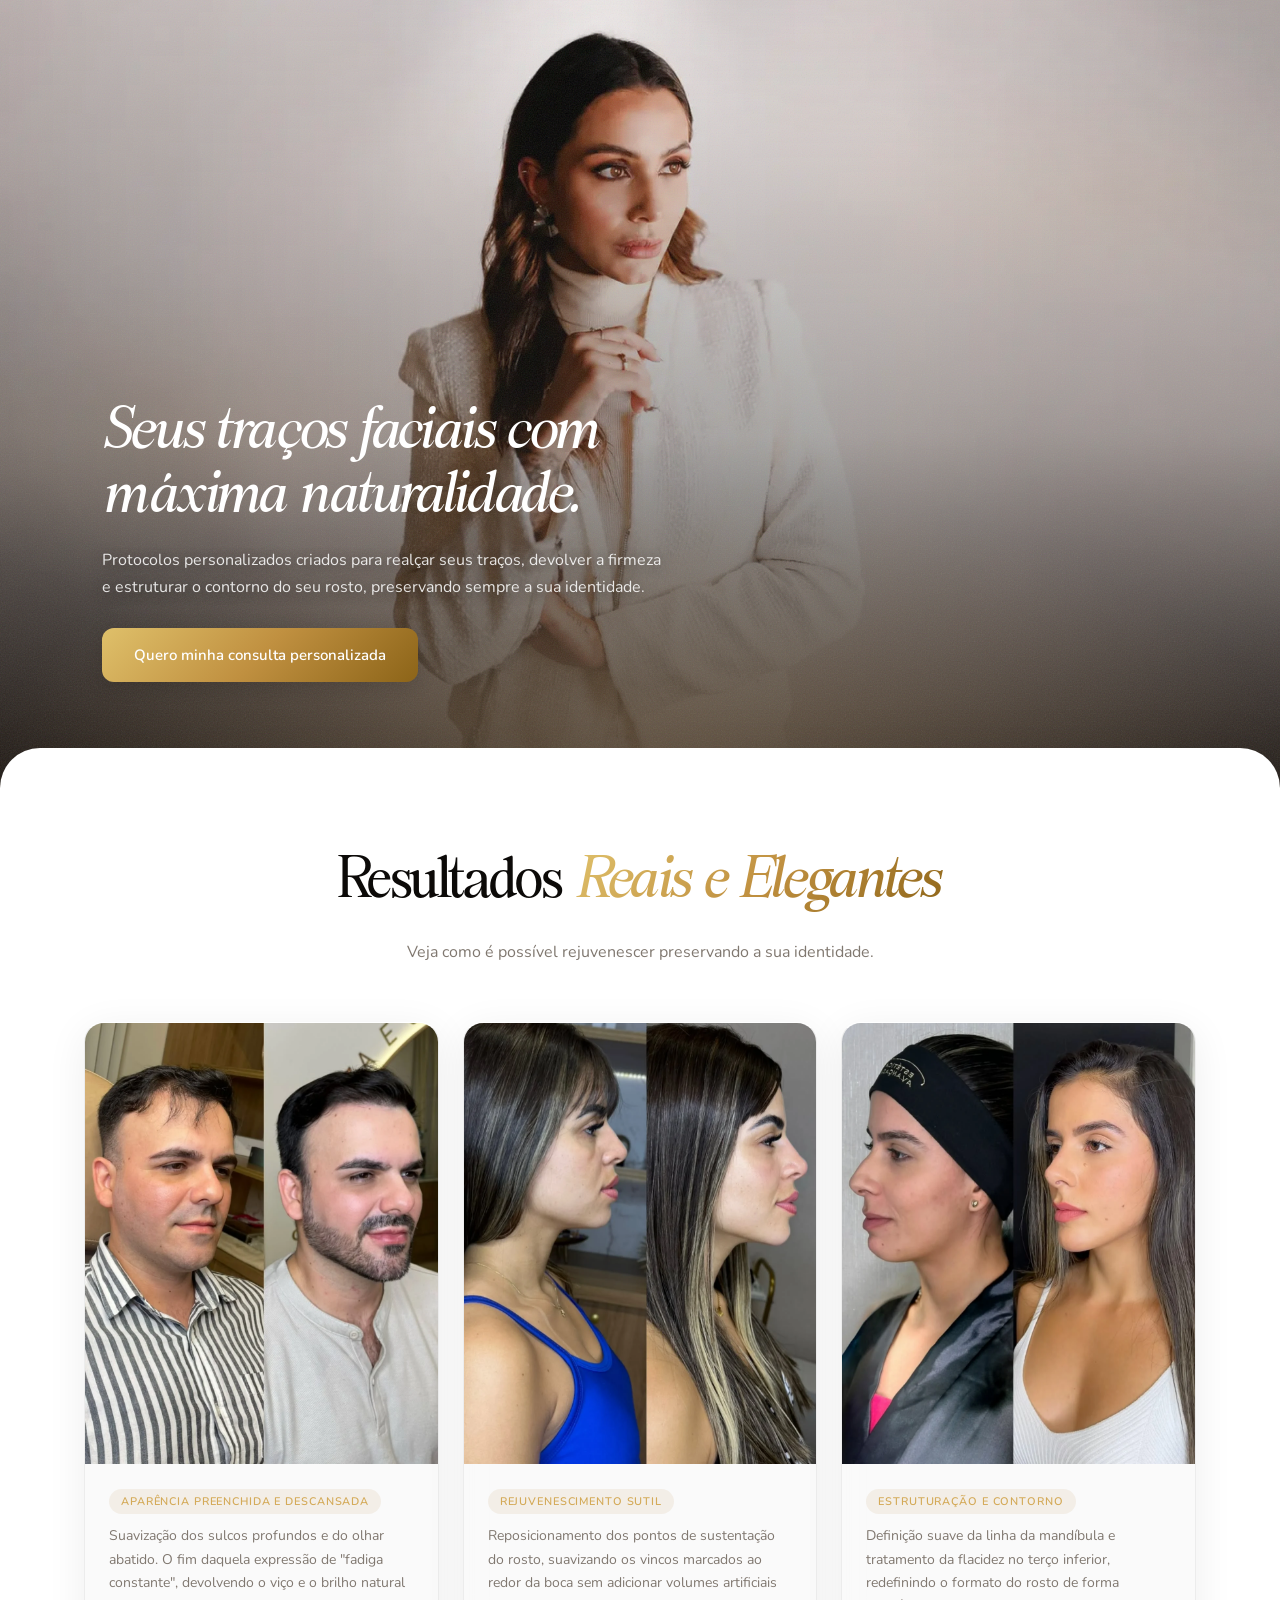
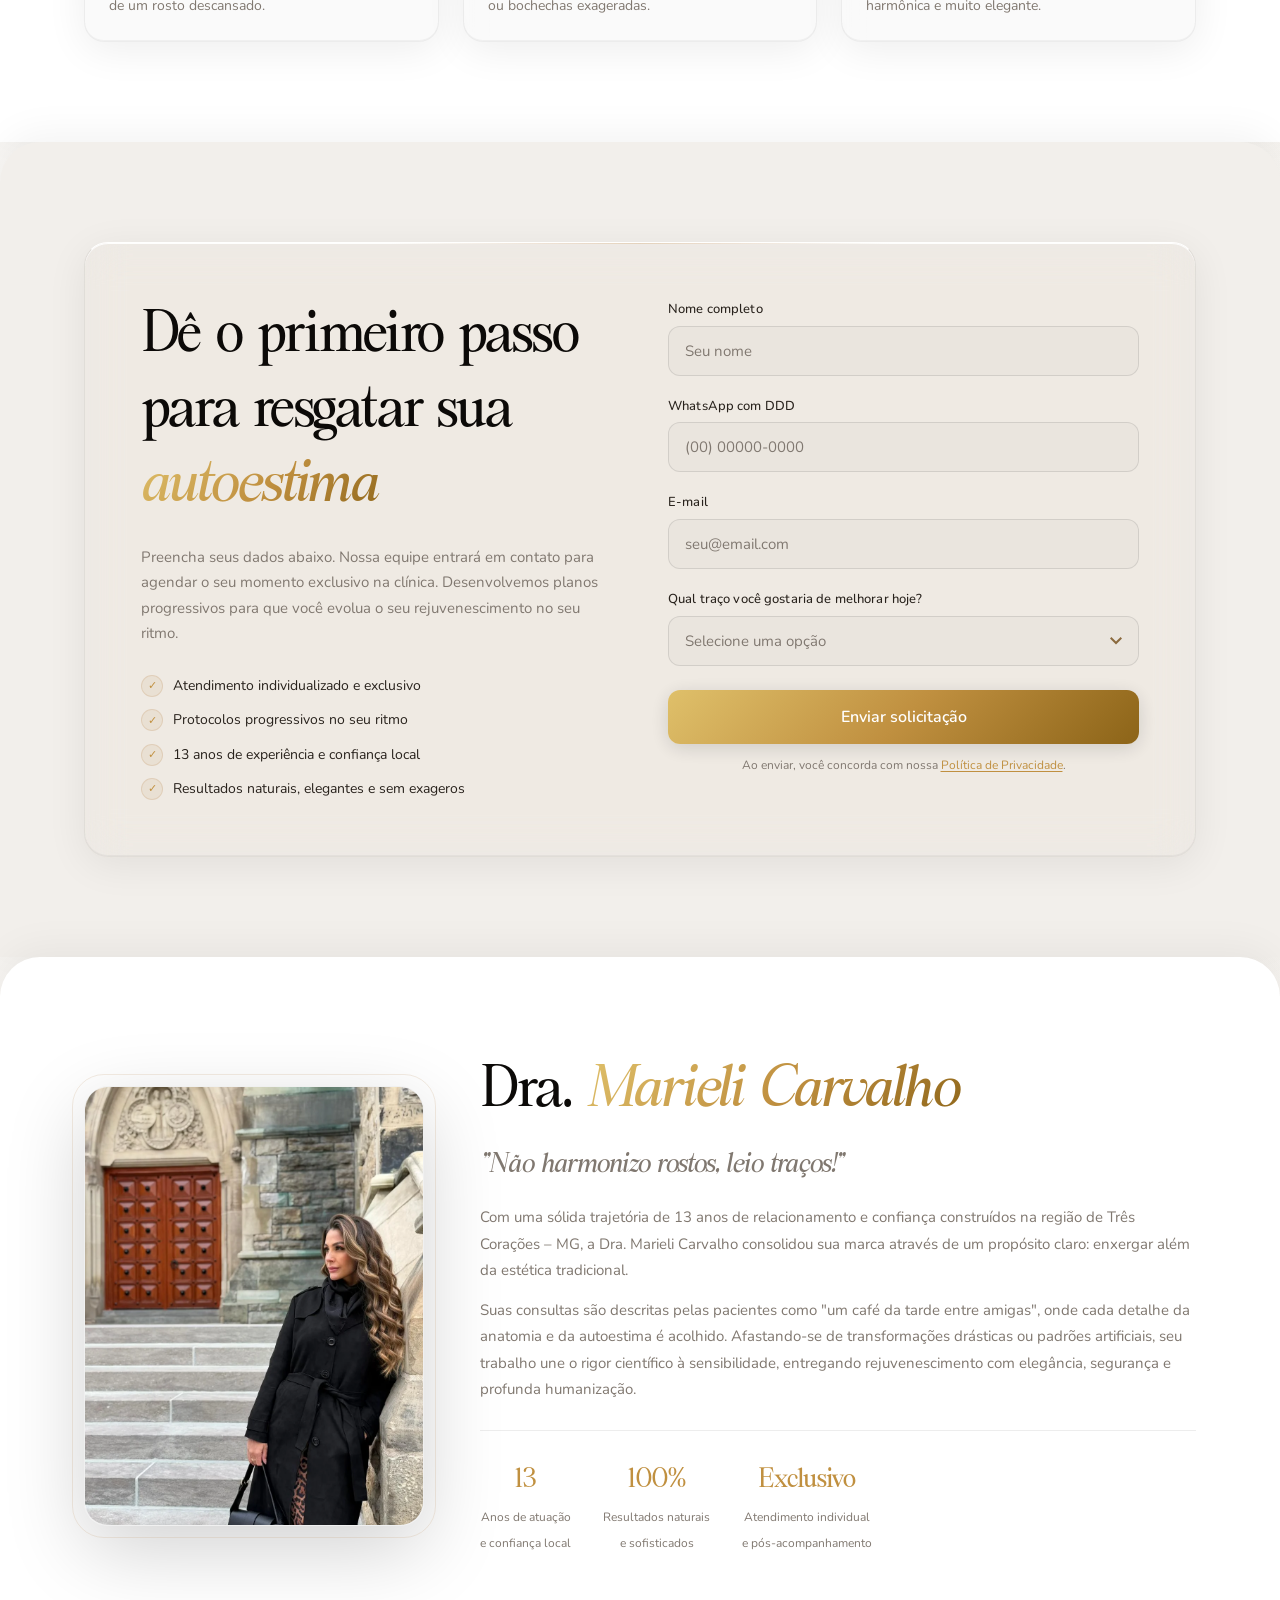
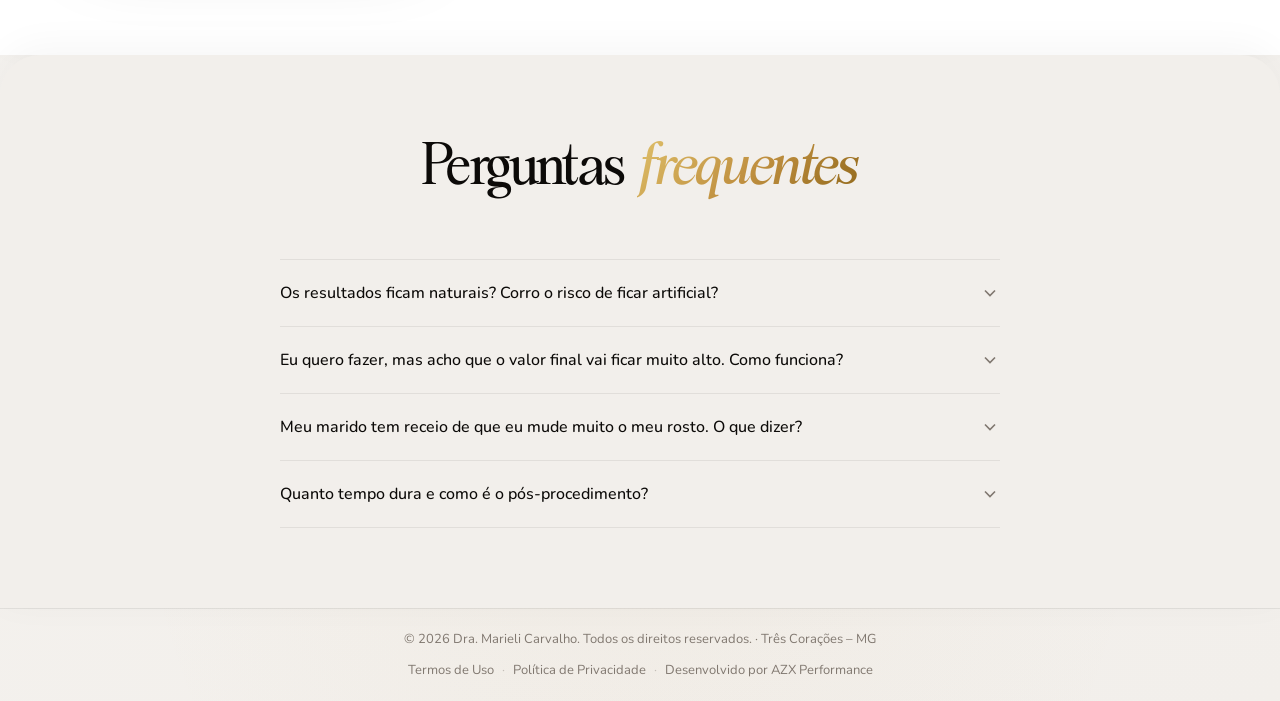
==== commit 921400de: "Add files via upload" ====
--- a/index.html
+++ b/index.html
@@ -88,12 +88,12 @@
     <div class="hero-overlay"></div>
     <div class="hero-grain" aria-hidden="true"></div>
   </div>
-  <div class="hero-content fade-up d2">
+  <div class="hero-content animate-on-scroll d2">
     <h1><em>Seus traços faciais com<br class="mobile-br"> máxima naturalidade.</em></h1>
-    <p class="hero-sub fade-up d3">
+    <p class="hero-sub animate-on-scroll d3">
       Protocolos personalizados criados para realçar seus traços, devolver a firmeza e estruturar o contorno do seu rosto, preservando sempre a sua identidade.
     </p>
-    <div class="hero-actions fade-up d4">
+    <div class="hero-actions animate-on-scroll d4">
       <a href="#contato" class="btn-primary">Quero minha consulta personalizada</a>
     </div>
   </div>
@@ -359,7 +359,7 @@
     });
   }, { threshold: 0.08 });
 
-  document.querySelectorAll('.ba-card, .contact-inner, .about-inner').forEach(el => {
+  document.querySelectorAll('.ba-card, .contact-inner, .about-inner, .hero-content, .hero-sub, .hero-actions').forEach(el => {
     el.classList.add('animate-on-scroll');
     observer.observe(el);
   });
--- a/styles.css
+++ b/styles.css
@@ -340,15 +340,15 @@
   background-color: #19130e;
   background-image: url('assets/hero-bg.webp');
   background-size: cover;
-  background-position: center top;
+  background-position: 62% 10%;
   background-repeat: no-repeat;
-  transform: scale(1.05);
+  transform: scale(1.08);
   animation: heroZoom 20s ease-in-out infinite alternate;
 }
 /* :root[data-theme="light"] .hero-bg-img { background-color: #f5f1eb; } */
 @keyframes heroZoom {
-  0%   { transform: scale(1.05); }
-  100% { transform: scale(1.12); }
+  0%   { transform: scale(1.08); }
+  100% { transform: scale(1.14); }
 }
 
 .hero-overlay {
@@ -410,9 +410,9 @@
 
 .hero-sub {
   margin-top: 16px; max-width: 560px; margin-left: 0;
-  color: var(--muted); font-size: 16px; line-height: 1.65;
-}
-:root[data-theme="dark"] .hero-sub { color: rgba(232,221,211,0.80); }
+  color: rgba(255,255,255,0.86); font-size: 16px; line-height: 1.65;
+  text-shadow: 0 2px 14px rgba(0,0,0,0.45);
+}
 
 .hero-actions {
   display: flex; gap: 10px; margin-top: 28px;
@@ -748,15 +748,10 @@
 /* ══════════════════════════════════════════════
    ANIMATIONS
    ══════════════════════════════════════════════ */
-@keyframes fadeUp {
-  from { opacity: 0; transform: translateY(30px); }
-  to   { opacity: 1; transform: translateY(0); }
-}
-.fade-up { opacity: 0; animation: fadeUp .7s ease forwards; }
-.d1 { animation-delay: .1s; }
-.d2 { animation-delay: .2s; }
-.d3 { animation-delay: .35s; }
-.d4 { animation-delay: .5s; }
+.d1 { transition-delay: .1s; }
+.d2 { transition-delay: .2s; }
+.d3 { transition-delay: .35s; }
+.d4 { transition-delay: .5s; }
 
 .animate-on-scroll { opacity: 0; transform: translateY(24px); transition: opacity .6s ease, transform .6s ease; }
 .animate-on-scroll.is-visible { opacity: 1; transform: translateY(0); }
@@ -781,6 +776,7 @@
   .mobile-br { display: block; }
   .desktop-br { display: none; }
   .hero { padding: 100px 20px 56px; min-height: 82svh; align-items: center; text-align: center; }
+  .hero-bg-img { background-position: center top; }
   .hero-sub { margin-left: auto; margin-right: auto; }
   .hero-actions { justify-content: center; }
   .results-section { border-radius: 24px 24px 0 0; margin-top: -28px; }
